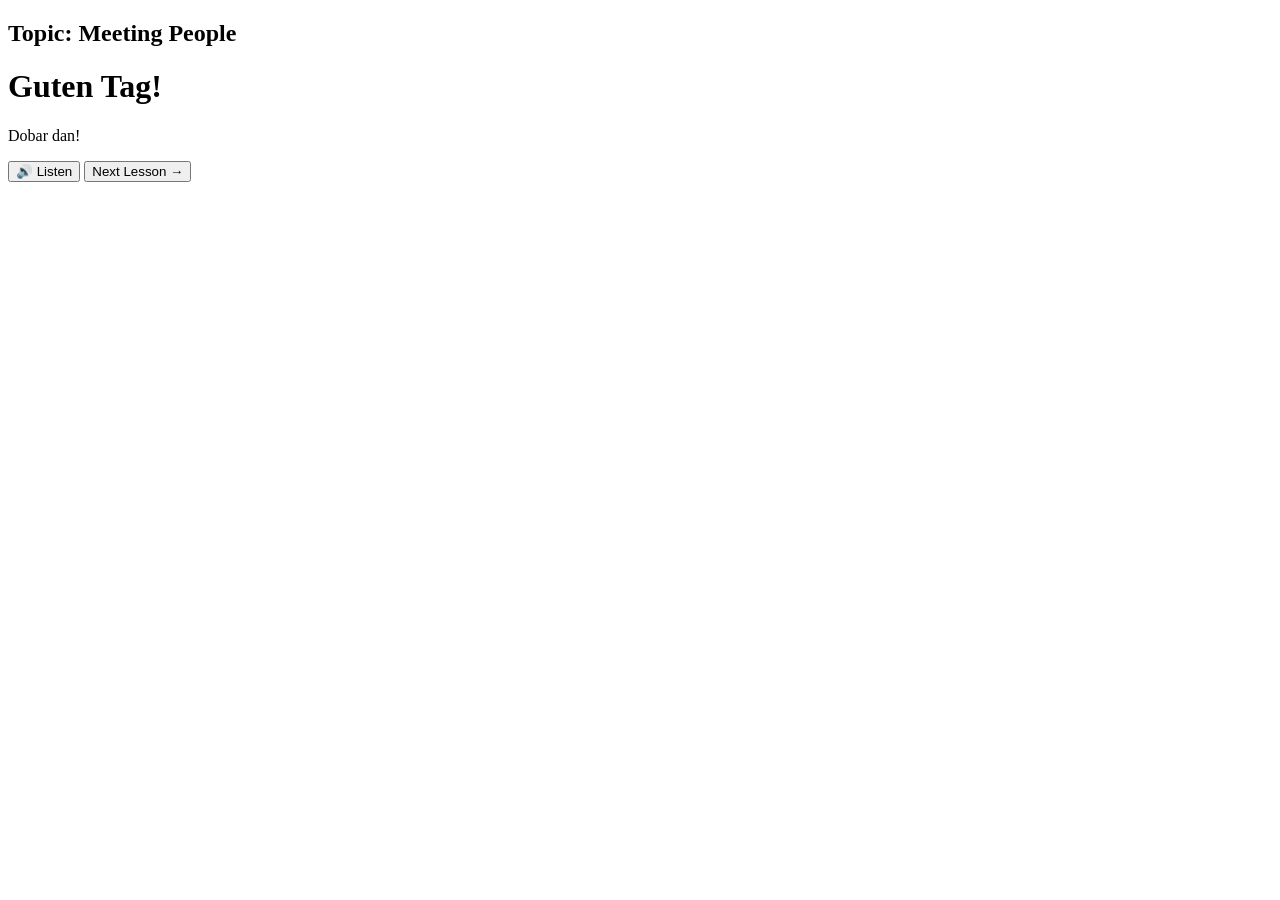
==== index.html @ 23027429 "prvo dodani index i script" ====
<!DOCTYPE html>
<html lang="de">
<head>
    <meta charset="UTF-8">
    <meta name="viewport" content="width=device-width, initial-scale=1.0">
    <title>Jarlaith's German Journey 🇩🇪</title>
    <link rel="stylesheet" href="style.css">
</head>
<body>
    <div class="card">
        <h2 id="topic">Topic: Meeting People</h2>
        <h1 id="german-text">Guten Tag!</h1>
        <p id="translation">Dobar dan!</p>
        
        <div class="buttons">
            <button onclick="speak()">🔊 Listen</button>
            <button onclick="nextLesson()">Next Lesson →</button>
        </div>
    </div>
    <script src="script.js"></script>
</body>
</html>
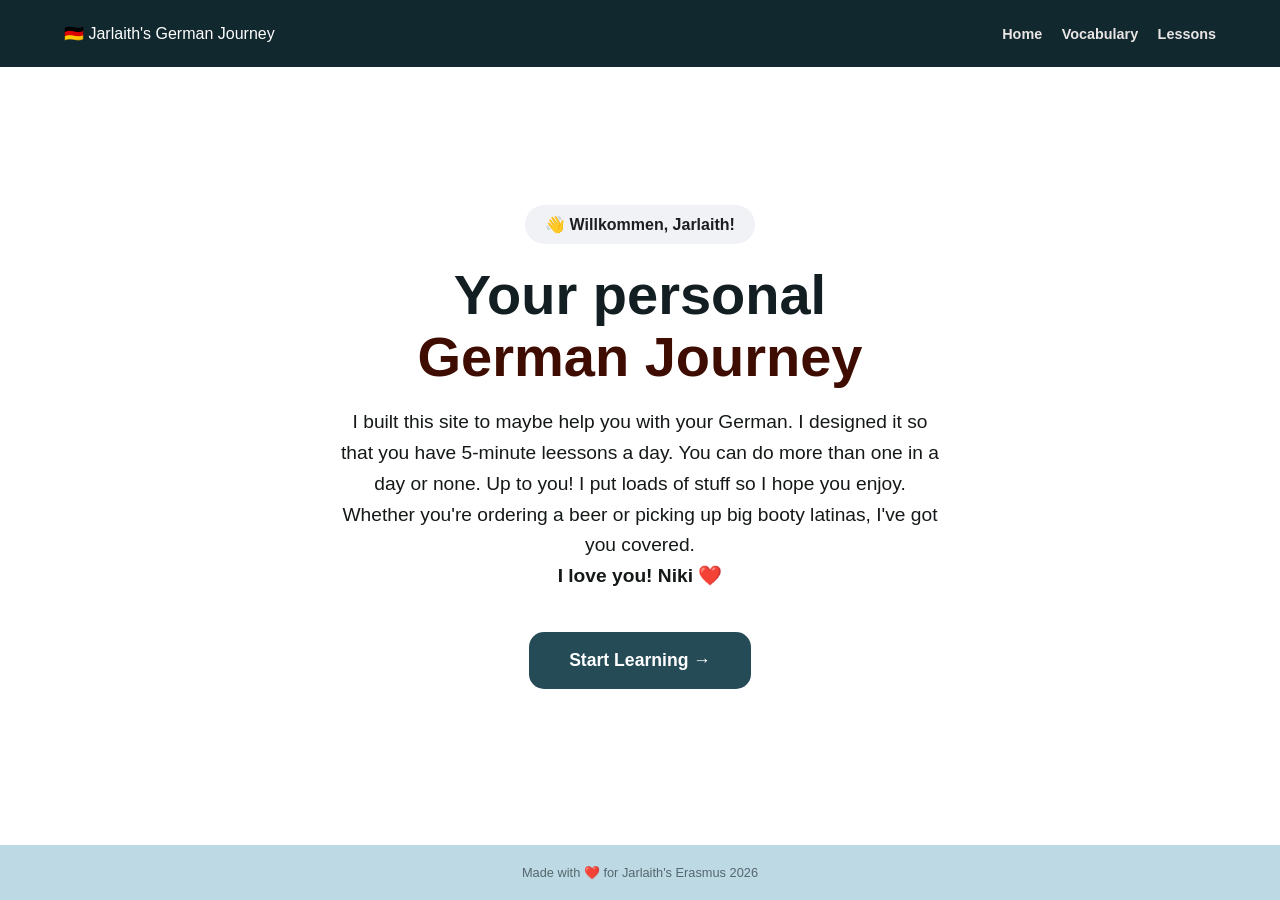
==== commit a1bc1179: "dodano dosta toga i stil promijene" ====
--- a/index.html
+++ b/index.html
@@ -1,5 +1,5 @@
 <!DOCTYPE html>
-<html lang="de">
+<html lang="en">
 <head>
     <meta charset="UTF-8">
     <meta name="viewport" content="width=device-width, initial-scale=1.0">
@@ -7,16 +7,49 @@
     <link rel="stylesheet" href="style.css">
 </head>
 <body>
-    <div class="card">
-        <h2 id="topic">Topic: Meeting People</h2>
-        <h1 id="german-text">Guten Tag!</h1>
-        <p id="translation">Dobar dan!</p>
-        
-        <div class="buttons">
-            <button onclick="speak()">🔊 Listen</button>
-            <button onclick="nextLesson()">Next Lesson →</button>
+    <main class="home-main">
+    <section id="welcome-hero" class="hero">
+        <div class="hero-content">
+            <span class="emoji-badge">👋 Willkommen, Jarlaith!</span>
+            <h1>Your personal <br><span class="highlight">German Journey</span></h1>
+            <p class="love-note">
+                I built this site to maybe help you with your German. I designed it so that you have 5-minute leessons a day.
+                You can do more than one in a day or none. Up to you! I put loads of stuff so I hope you enjoy.
+                Whether you're ordering a beer or picking up big booty latinas, I've got you covered. 
+                <br><strong>I love you! Niki ❤️</strong>
+            </p>
+            
+            <button class="cta-button" onclick="scrollToLessons()" id="main-action-btn">
+                Start Learning →
+            </button>
         </div>
-    </div>
+    </section>
+
+    <section id="lesson-section" class="lesson-container" style="display: none;">
+        <div class="lesson-card">
+            <div class="badge" id="lesson-topic">Topic: Meeting People</div>
+            <div class="phrase-section">
+                <p class="lang-label">English</p>
+                <h2 id="english-text">Hello / Good day</h2>
+            </div>
+            <div class="phrase-section german-box">
+                <p class="lang-label">German</p>
+                <h2 id="german-text">Guten Tag!</h2>
+            </div>
+            <div class="lesson-controls">
+                <button class="btn-audio" onclick="speakCurrent()">🔊 Listen</button>
+                <button class="btn-next" onclick="nextLesson()">Next Phrase →</button>
+            </div>
+            <p class="progress" id="progress-text">Phrase 1 of 4</p>
+        </div>
+    </section>
+</main>
+
+    <footer>
+        Made with ❤️ for Jarlaith's Erasmus 2026
+    </footer>
+
+    <script src="header.js"></script>
     <script src="script.js"></script>
 </body>
 </html>
--- a/style.css
+++ b/style.css
@@ -0,0 +1,112 @@
+* { margin: 0; padding: 0; box-sizing: border-box; font-family: 'Inter', sans-serif; }
+
+body { background: #bddae4; display: flex; flex-direction: column; min-height: 100vh; color: #1c1e21; }
+.home-main {
+    display: block;
+    width: 100%;
+    background: white;
+}
+
+.hero {
+    height: 80vh;
+    display: flex;
+    justify-content: center;
+    align-items: center;
+    text-align: center;
+    padding: 0 20px;
+}
+
+.hero-content h1 {
+    font-size: 3.5rem;
+    line-height: 1.1;
+    margin-bottom: 20px;
+    color: #121e22;
+}
+
+.highlight {
+    color: #3e0c01;
+}
+
+.emoji-badge {
+    display: inline-block;
+    padding: 10px 20px;
+    background: #f0f2f5;
+    border-radius: 50px;
+    font-weight: 600;
+    margin-bottom: 20px;
+}
+
+.love-note {
+    font-size: 1.2rem;
+    color: #151819;
+    max-width: 600px;
+    margin: 0 auto 40px auto;
+    line-height: 1.6;
+}
+
+.cta-button {
+    background: #244b56;
+    color: white;
+    padding: 18px 40px;
+    border: none;
+    border-radius: 15px;
+    font-size: 1.1rem;
+    font-weight: bold;
+    cursor: pointer;
+    transition: transform 0.2s, background 0.2s;
+}
+
+.cta-button:hover {
+    transform: translateY(-3px);
+    background: #142023;
+}
+
+.lesson-container {
+    padding-bottom: 100px;
+    display: flex;
+    justify-content: center;
+}
+
+header { 
+    background: #11282e; 
+    color: white; 
+    padding: 1.5rem 5%; 
+    display: flex; 
+    justify-content: space-between; 
+    align-items: center; 
+    box-shadow: 0 2px 10px rgba(0,0,0,0.1); 
+}
+
+header nav a { 
+    color: #eae5e5; 
+    text-decoration: none; 
+    margin-left: 15px; 
+    font-weight: 600; 
+    font-size: 0.9rem; 
+}
+
+main { flex: 1; display: flex; justify-content: center; align-items: center; padding: 20px; }
+
+.vocab-container { background: white; padding: 30px; border-radius: 20px; width: 100%; max-width: 800px; box-shadow: 0 10px 30px rgba(0,0,0,0.05); }
+.vocab-table { width: 100%; border-collapse: collapse; margin-top: 20px; }
+.vocab-table th { text-align: left; padding: 15px; background: #f8f9fa; color: #636e72; font-size: 0.8rem; text-transform: uppercase; }
+.vocab-table td { padding: 15px; border-bottom: 1px solid #eee; }
+.audio-btn { background: #fab1a0; border: none; border-radius: 50%; width: 35px; height: 35px; cursor: pointer; transition: 0.2s; }
+.audio-btn:hover { transform: scale(1.1); }
+
+.lesson-card { background: white; padding: 40px; border-radius: 30px; width: 100%; max-width: 500px; text-align: center; box-shadow: 0 20px 40px rgba(0,0,0,0.1); }
+.badge { background: #dfe6e9; display: inline-block; padding: 5px 15px; border-radius: 20px; font-size: 0.8rem; font-weight: bold; margin-bottom: 20px; }
+.phrase-section { margin: 20px 0; }
+.lang-label { font-size: 0.7rem; color: #b2bec3; text-transform: uppercase; letter-spacing: 1px; margin-bottom: 5px; }
+.german-box { background: #fff9f8; padding: 20px; border-radius: 15px; border-left: 5px solid #fab1a0; }
+.lesson-controls { display: flex; gap: 10px; margin-top: 30px; }
+.btn-audio, .btn-next { flex: 1; padding: 15px; border: none; border-radius: 12px; font-weight: bold; cursor: pointer; transition: 0.3s; }
+.btn-audio { background: #2d3436; color: white; }
+.btn-next { background: #fab1a0; color: #2d3436; }
+.progress { margin-top: 20px; font-size: 0.8rem; color: #b2bec3; }
+
+footer { text-align: center; 
+    padding: 20px; 
+    color: #55666d; 
+    font-size: 0.8rem; 
+}
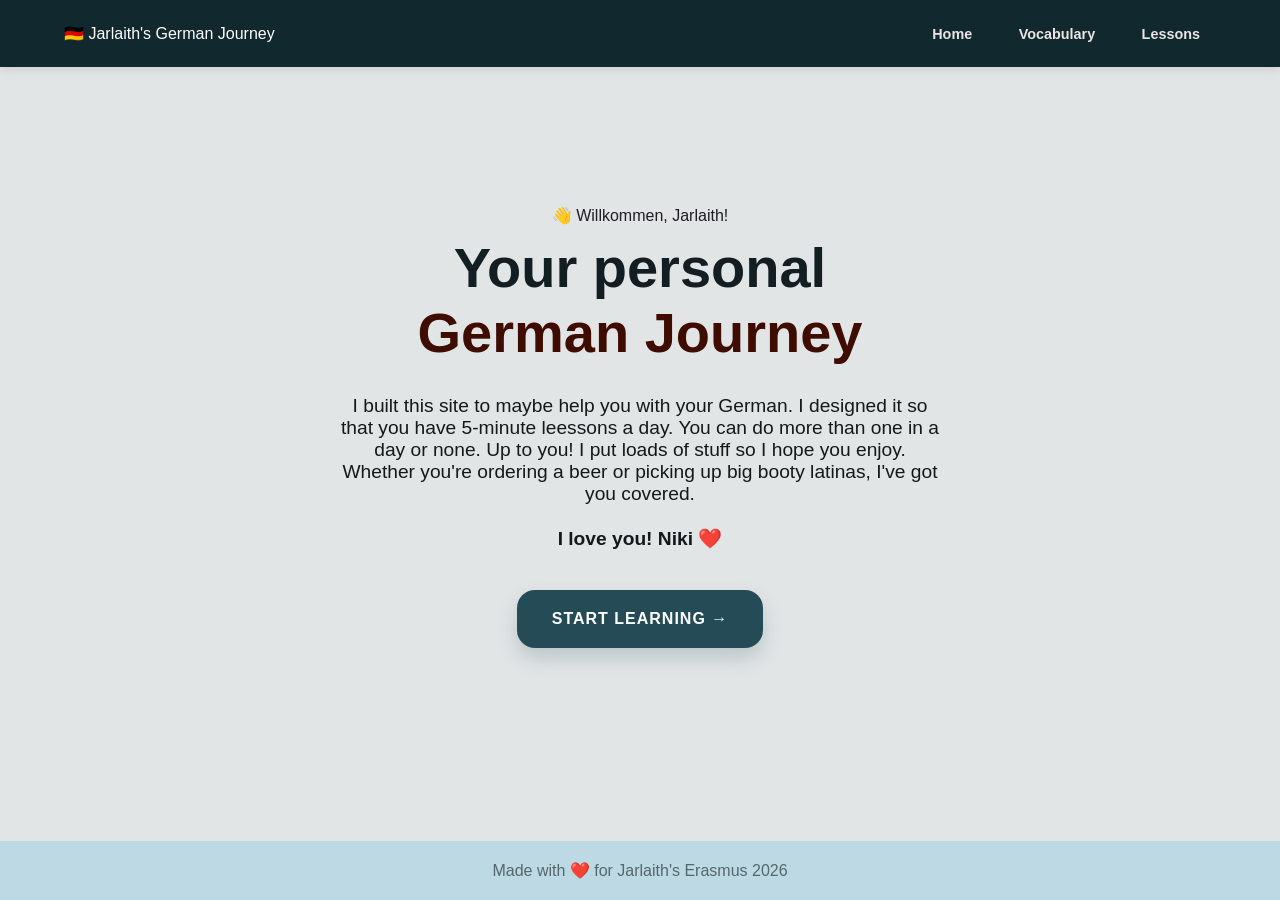
==== commit 11394a89: "dosta" ====
--- a/index.html
+++ b/index.html
@@ -16,7 +16,7 @@
                 I built this site to maybe help you with your German. I designed it so that you have 5-minute leessons a day.
                 You can do more than one in a day or none. Up to you! I put loads of stuff so I hope you enjoy.
                 Whether you're ordering a beer or picking up big booty latinas, I've got you covered. 
-                <br><strong>I love you! Niki ❤️</strong>
+                <br><br><strong>I love you! Niki ❤️</strong>
             </p>
             
             <button class="cta-button" onclick="scrollToLessons()" id="main-action-btn">
--- a/style.css
+++ b/style.css
@@ -1,71 +1,7 @@
+/* --- OSNOVNE POSTAVKE --- */
 * { margin: 0; padding: 0; box-sizing: border-box; font-family: 'Inter', sans-serif; }
 
-body { background: #bddae4; display: flex; flex-direction: column; min-height: 100vh; color: #1c1e21; }
-.home-main {
-    display: block;
-    width: 100%;
-    background: white;
-}
-
-.hero {
-    height: 80vh;
-    display: flex;
-    justify-content: center;
-    align-items: center;
-    text-align: center;
-    padding: 0 20px;
-}
-
-.hero-content h1 {
-    font-size: 3.5rem;
-    line-height: 1.1;
-    margin-bottom: 20px;
-    color: #121e22;
-}
-
-.highlight {
-    color: #3e0c01;
-}
-
-.emoji-badge {
-    display: inline-block;
-    padding: 10px 20px;
-    background: #f0f2f5;
-    border-radius: 50px;
-    font-weight: 600;
-    margin-bottom: 20px;
-}
-
-.love-note {
-    font-size: 1.2rem;
-    color: #151819;
-    max-width: 600px;
-    margin: 0 auto 40px auto;
-    line-height: 1.6;
-}
-
-.cta-button {
-    background: #244b56;
-    color: white;
-    padding: 18px 40px;
-    border: none;
-    border-radius: 15px;
-    font-size: 1.1rem;
-    font-weight: bold;
-    cursor: pointer;
-    transition: transform 0.2s, background 0.2s;
-}
-
-.cta-button:hover {
-    transform: translateY(-3px);
-    background: #142023;
-}
-
-.lesson-container {
-    padding-bottom: 100px;
-    display: flex;
-    justify-content: center;
-}
+body { background: #e2e5e6; display: flex; flex-direction: column; min-height: 100vh; color: #1c1e21; }
 
 header { 
     background: #11282e; 
@@ -80,33 +16,210 @@
 header nav a { 
     color: #eae5e5; 
     text-decoration: none; 
-    margin-left: 15px; 
+    margin-left: 10px; 
     font-weight: 600; 
-    font-size: 0.9rem; 
-}
-
-main { flex: 1; display: flex; justify-content: center; align-items: center; padding: 20px; }
-
-.vocab-container { background: white; padding: 30px; border-radius: 20px; width: 100%; max-width: 800px; box-shadow: 0 10px 30px rgba(0,0,0,0.05); }
-.vocab-table { width: 100%; border-collapse: collapse; margin-top: 20px; }
-.vocab-table th { text-align: left; padding: 15px; background: #f8f9fa; color: #636e72; font-size: 0.8rem; text-transform: uppercase; }
-.vocab-table td { padding: 15px; border-bottom: 1px solid #eee; }
-.audio-btn { background: #fab1a0; border: none; border-radius: 50%; width: 35px; height: 35px; cursor: pointer; transition: 0.2s; }
-.audio-btn:hover { transform: scale(1.1); }
-
-.lesson-card { background: white; padding: 40px; border-radius: 30px; width: 100%; max-width: 500px; text-align: center; box-shadow: 0 20px 40px rgba(0,0,0,0.1); }
-.badge { background: #dfe6e9; display: inline-block; padding: 5px 15px; border-radius: 20px; font-size: 0.8rem; font-weight: bold; margin-bottom: 20px; }
-.phrase-section { margin: 20px 0; }
-.lang-label { font-size: 0.7rem; color: #b2bec3; text-transform: uppercase; letter-spacing: 1px; margin-bottom: 5px; }
-.german-box { background: #fff9f8; padding: 20px; border-radius: 15px; border-left: 5px solid #fab1a0; }
-.lesson-controls { display: flex; gap: 10px; margin-top: 30px; }
-.btn-audio, .btn-next { flex: 1; padding: 15px; border: none; border-radius: 12px; font-weight: bold; cursor: pointer; transition: 0.3s; }
-.btn-audio { background: #2d3436; color: white; }
-.btn-next { background: #fab1a0; color: #2d3436; }
-.progress { margin-top: 20px; font-size: 0.8rem; color: #b2bec3; }
-
-footer { text-align: center; 
+    font-size: 0.9rem;
+    padding: 8px 16px; 
+    border-radius: 18px; 
+    transition: all 0.3s ease; 
+}
+
+header nav a:hover {
+    background-color: #bddae4; 
+    color: #11282e; 
+}
+
+/* --- DASHBOARD LAYOUT (lessons.html) --- */
+.dashboard-wrapper {
+    display: block; /* Važno: da ne centrira sadržaj kao običan main */
+    width: 100%;
+    padding-bottom: 50px;
+}
+
+.dashboard-header {
+    text-align: center;
+    padding: 40px 20px;
+}
+
+.dashboard-header h1 {
+    font-size: 2.5rem;
+    color: #121e22;
+}
+
+.dashboard-grid {
+    display: grid;
+    grid-template-columns: 1.5fr 0.5fr; /* Lekcije šire, sidebar uži */
+    gap: 30px;
+    max-width: 1100px;
+    margin: 0 auto;
+    padding: 0 20px;
+    align-items: start;
+}
+
+/* --- MISSION ITEMS (Lekcije koje hoveraju) --- */
+.mission-item {
+    background: white;
+    padding: 25px;
+    border-radius: 20px;
+    border: 2px solid #eee;
+    cursor: pointer;
+    display: flex;
+    justify-content: space-between;
+    align-items: center;
+    transition: all 0.3s ease;
+    margin-bottom: 15px;
+}
+
+.mission-item:hover {
+    transform: translateX(10px); /* Pomak udesno na hover */
+    border-color: #fab1a0;
+    background-color: #fffaf9;
+    box-shadow: 5px 5px 15px rgba(0,0,0,0.05);
+}
+
+.mission-item.completed {
+    background: #fdfdfd;
+    border-color: #e0e0e0;
+    opacity: 0.6;
+}
+
+.status-tag {
+    font-size: 0.7rem;
+    font-weight: bold;
+    padding: 5px 12px;
+    border-radius: 10px;
+    background: #dfe6e9;
+}
+
+.completed .status-tag {
+    background: #55efc4;
+    color: #00b894;
+}
+
+/* --- SIDEBAR --- */
+.sidebar {
+    display: flex;
+    flex-direction: column;
+    gap: 20px;
+}
+
+.sidebar-box {
+    background: white;
+    padding: 20px;
+    border-radius: 20px;
+    box-shadow: 0 4px 15px rgba(0,0,0,0.05);
+}
+
+.progress-bar-container {
+    background: #f0f2f5;
+    height: 10px;
+    border-radius: 5px;
+    overflow: hidden;
+    margin: 10px 0;
+}
+
+.progress-fill {
+    background: #55efc4;
+    height: 100%;
+    width: 0%; /* JS ovo puni */
+    transition: width 0.5s ease;
+}
+
+.quiz-cta {
+    display: block;
+    text-align: center;
+    background: #fab1a0;
+    color: #2d3436;
+    text-decoration: none;
+    padding: 12px;
+    border-radius: 12px;
+    font-weight: bold;
+    transition: 0.2s;
+}
+
+.quiz-cta:hover { background: #2d3436; color: white; }
+/* --- HOME PAGE CTA BUTTON --- */
+.cta-button {
+    background: #244b56; /* Tvoja tamna boja */
+    color: white;
+    padding: 20px 35px; /* Malo veći i elegantniji */
+    border: none;
+    border-radius: 18px; /* Zaobljeni rubovi koji izgledaju moderno */
+    font-size: 1rem;
+    font-weight: 800;
+    text-transform: uppercase;
+    letter-spacing: 1px;
+    cursor: pointer;
+    transition: all 0.3s cubic-bezier(0.175, 0.885, 0.32, 1.275); /* Fluidna animacija */
+    box-shadow: 0 10px 20px rgba(36, 75, 86, 0.2);
+    margin-top: 10px;
+    display: inline-block;
+    text-decoration: none;
+}
+
+.cta-button:hover {
+    background: #142023; /* Još tamnija na hover */
+    transform: translateY(-2px) scale(1.01); /* Lagano skoči i poveća se */
+    box-shadow: 0 15px 30px rgba(20, 32, 35, 0.3);
+}
+
+/* Osiguraj da Hero sekcija ima dovoljno mjesta */
+.hero-content {
+    display: flex;
+    flex-direction: column;
+    align-items: center;
+    gap: 10px;
+}
+
+/* --- HERO SECTION (index.html) --- */
+.hero {
+    height: 80vh;
+    display: flex;
+    justify-content: center;
+    align-items: center;
+    text-align: center;
+    padding: 0 20px;
+}
+
+.hero-content h1 { font-size: 3.5rem; color: #121e22; }
+.highlight { color: #3e0c01; }
+.love-note { 
+    font-size: 1.2rem; 
+    color: #151819; 
+    max-width: 600px; 
+    margin: 20px auto 20px auto; }
+
+/* --- VOCABULARY & CARDS --- */
+.vocab-container, .lesson-card { 
+    background: white; 
+    padding: 30px; 
+    border-radius: 20px; 
+    margin: 20px auto;
+    box-shadow: 0 10px 30px rgba(0,0,0,0.05); 
+}
+
+.german-box { 
+    background: #fff9f8; 
+    padding: 20px; 
+    border-radius: 15px; 
+    border-left: 5px solid #fab1a0; 
+    margin: 15px 0;
+}
+
+/* --- FOOTER --- */
+footer { 
+    text-align: center; 
     padding: 20px; 
     color: #55666d; 
-    font-size: 0.8rem; 
+    background: #bddae4;
+    margin-top: auto;
+}
+
+/* --- RESPONSIVE (Mobitel) --- */
+@media (max-width: 800px) {
+    .dashboard-grid { grid-template-columns: 1fr; }
+    .sidebar { order: -1; }
+    .hero-content h1 { font-size: 2.2rem; }
+    header { flex-direction: column; gap: 10px; }
+    .mission-item:hover { transform: none; }
 }
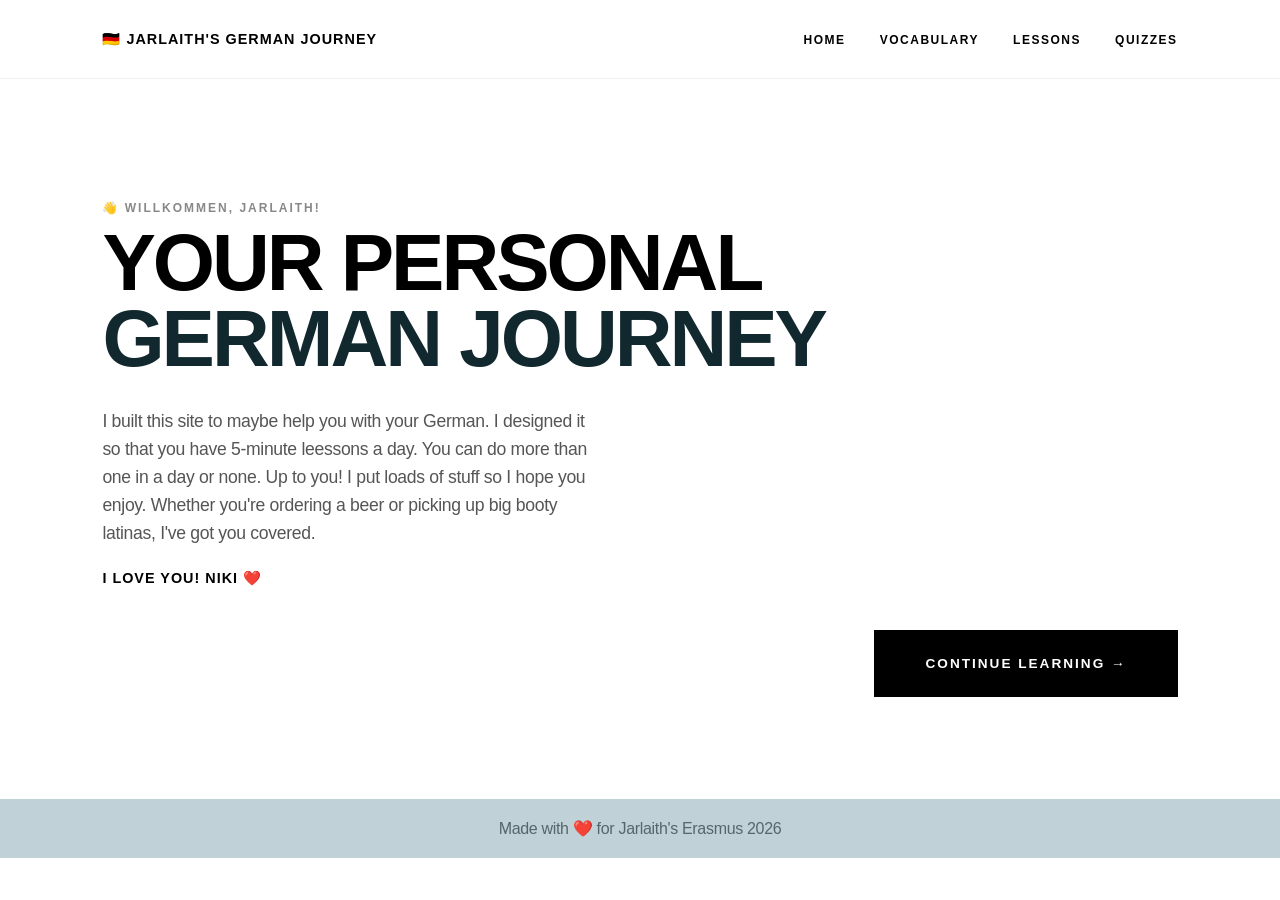
==== commit f6e292db: "dizajn novi" ====
--- a/index.html
+++ b/index.html
@@ -10,18 +10,22 @@
     <main class="home-main">
     <section id="welcome-hero" class="hero">
         <div class="hero-content">
-            <span class="emoji-badge">👋 Willkommen, Jarlaith!</span>
-            <h1>Your personal <br><span class="highlight">German Journey</span></h1>
-            <p class="love-note">
-                I built this site to maybe help you with your German. I designed it so that you have 5-minute leessons a day.
-                You can do more than one in a day or none. Up to you! I put loads of stuff so I hope you enjoy.
-                Whether you're ordering a beer or picking up big booty latinas, I've got you covered. 
-                <br><br><strong>I love you! Niki ❤️</strong>
-            </p>
+            <div id="hero-naslov">
+                <span class="emoji-badge">👋 Willkommen, Jarlaith!</span>
+                <h1>Your personal <br><span class="highlight">German Journey</span></h1>
+                <p class="love-note">
+                    I built this site to maybe help you with your German. I designed it so that you have 5-minute leessons a day.
+                    You can do more than one in a day or none. Up to you! I put loads of stuff so I hope you enjoy.
+                    Whether you're ordering a beer or picking up big booty latinas, I've got you covered. 
+                    <br><strong>I love you! Niki ❤️</strong>
+                </p>
+            </div>
             
-            <button class="cta-button" onclick="scrollToLessons()" id="main-action-btn">
-                Start Learning →
-            </button>
+            <div class="hero-action">
+                <button class="cta-button" onclick="scrollToLessons()" id="main-action-btn">
+                    Start Learning!
+                </button>
+            </div>
         </div>
     </section>
 
--- a/style.css
+++ b/style.css
@@ -1,59 +1,92 @@
 /* --- OSNOVNE POSTAVKE --- */
 * { margin: 0; padding: 0; box-sizing: border-box; font-family: 'Inter', sans-serif; }
 
-body { background: #e2e5e6; display: flex; flex-direction: column; min-height: 100vh; color: #1c1e21; }
-
-header { 
-    background: #11282e; 
-    color: white; 
-    padding: 1.5rem 5%; 
-    display: flex; 
-    justify-content: space-between; 
-    align-items: center; 
-    box-shadow: 0 2px 10px rgba(0,0,0,0.1); 
-}
-
-header nav a { 
-    color: #eae5e5; 
-    text-decoration: none; 
-    margin-left: 10px; 
-    font-weight: 600; 
+html, body {
+    height: 100%;
+}
+@import url('https://fonts.googleapis.com/css2?family=Inter:wght@300;400;700&display=swap');
+
+* {
+    margin: 0;
+    padding: 0;
+    box-sizing: border-box;
+}
+
+body {
+    background: #ffffff; /* Čista bijela pozadina */
+    color: #000000;      /* Čista crna slova */
+    font-family: 'Inter', sans-serif;
+    letter-spacing: -0.02em; /* Moderni "tight" look teksta */
+}
+header {
+    display: flex;
+    justify-content: space-between;
+    align-items: center;
+    padding: 30px 8%;
+    background: #fff;
+    border-bottom: 1px solid #f0f0f0;
+}
+
+.logo {
+    font-weight: 800;
+    letter-spacing: 1px;
+    text-transform: uppercase;
     font-size: 0.9rem;
-    padding: 8px 16px; 
-    border-radius: 18px; 
-    transition: all 0.3s ease; 
-}
-
-header nav a:hover {
-    background-color: #bddae4; 
-    color: #11282e; 
+}
+
+header nav a {
+    text-decoration: none;
+    color: #000;
+    font-weight: 600;
+    font-size: 0.75rem;
+    letter-spacing: 1.5px;
+    text-transform: uppercase;
+    margin-left: 30px;
+    transition: 0.3s;
+}
+
+header nav a:hover { opacity: 0.5; }
+
+/* --- Hamburger Crte --- */
+.menu-toggle {
+    display: none; /* Skriveno na desktopu */
+    flex-direction: column;
+    gap: 6px;
+    cursor: pointer;
+    z-index: 2000;
+}
+
+.menu-toggle span {
+    width: 25px;
+    height: 2px;
+    background: #000;
+    transition: 0.4s;
+}
+
+/* Glavni gumb (kao Porscheov "Configure" gumb) */
+.continue-btn {
+    background: #000000;
+    color: #ffffff;
+    padding: 18px 40px;
+    border-radius: 4px; /* Porsche ne voli skroz okrugle gumbe, nego lagano zaobljene */
+    text-transform: uppercase;
+    font-weight: 700;
+    font-size: 0.8rem;
+    letter-spacing: 1px;
+    border: 1px solid #000000;
+    transition: all 0.3s ease;
+    cursor: pointer;
+}
+
+.continue-btn:hover {
+    background: #ffffff;
+    color: #000000;
 }
 
 /* --- DASHBOARD LAYOUT (lessons.html) --- */
-.dashboard-wrapper {
-    display: block; /* Važno: da ne centrira sadržaj kao običan main */
-    width: 100%;
-    padding-bottom: 50px;
-}
-
-.dashboard-header {
-    text-align: center;
-    padding: 40px 20px;
-}
-
 .dashboard-header h1 {
     font-size: 2.5rem;
     color: #121e22;
-}
-
-.dashboard-grid {
-    display: grid;
-    grid-template-columns: 1.5fr 0.5fr; /* Lekcije šire, sidebar uži */
-    gap: 30px;
-    max-width: 1100px;
-    margin: 0 auto;
-    padding: 0 20px;
-    align-items: start;
 }
 
 /* --- MISSION ITEMS (Lekcije koje hoveraju) --- */
@@ -94,6 +127,130 @@
 .completed .status-tag {
     background: #55efc4;
     color: #00b894;
+}
+
+.story-input:focus {
+    border-bottom: 2px solid #fab1a0;
+}
+
+.word-bank {
+    margin-bottom: 20px;
+    padding: 15px;
+    background: #fff;
+    border-radius: 15px;
+    box-shadow: inset 0 0 10px rgba(0,0,0,0.05);
+    display: flex;
+    flex-wrap: wrap;
+    gap: 10px;
+    justify-content: center;
+}
+.story-paragraph {
+    line-height: 2.5;
+    font-size: 1.2rem;
+    color: #2d3436 !important; /* Forsiraj tamnu boju */
+    padding: 20px;
+    text-align: left;
+}
+
+.story-input {
+    border: none;
+    border-bottom: 2px solid #fab1a0;
+    background: #fff5f2;
+    width: 100px;
+    text-align: center;
+    font-weight: bold;
+    color: #e67e22;
+    margin: 0 5px;
+    border-radius: 5px 5px 0 0;
+}
+
+.draggable-word {
+    display: inline-block;
+    padding: 8px 15px;
+    margin: 5px;
+    background: white;
+    border: 2px solid #244b56;
+    border-radius: 10px;
+    cursor: pointer;
+    font-weight: bold;
+    transition: 0.2s;
+}
+
+.draggable-word:hover {
+    background: #244b56;
+    color: white;
+}
+
+/*---- FLASH CARD KONTROLE ----*/
+/* Kontejner za strelice i brojač */
+.controls {
+    display: flex;
+    justify-content: center; /* Centrira cijelu grupu vodoravno */
+    align-items: center;     /* Poravnava gumbe i tekst u savršenu vodoravnu liniju */
+    gap: 20px;               /* Točan razmak između elemenata */
+    margin: 20px 0;
+}
+
+/* Stilizacija strelica (Next/Prev) */
+.btn-nav {
+    background: #ee7b7b; /* Tvoja boja */
+    color: white;
+    border: none;
+    padding: 10px 20px;
+    border-radius: 50px; /* Zaobljeni gumbi kao pilule */
+    font-weight: bold;
+    cursor: pointer;
+    transition: 0.3s;
+    min-width: 100px;    /* Da oba gumba budu iste širine bez obzira na tekst */
+}
+
+.btn-nav:hover {
+    background: #ff7675;
+    transform: translateY(-2px); /* Lagani skok kad prođeš mišem */
+}
+
+/* Stil za brojač (1 / 10) */
+#card-counter {
+    font-family: 'Poppins', sans-serif;
+    font-weight: bold;
+    font-size: 1.1rem;
+    color: #ffffff;
+    min-width: 60px;     /* Sprječava micanje gumba kad se broj promijeni */
+    text-align: center;
+}
+
+/* Stilizacija Close gumba (ispod strelica) */
+.btn-training {
+    background: none;
+    border: 2px solid #ff7675;
+    color: #ff7675;
+    padding: 8px 25px;
+    border-radius: 10px;
+    cursor: pointer;
+    font-weight: 600;
+    transition: 0.3s;
+    margin-bottom: 10px;
+}
+.btn-close {
+    display: block;      /* Ide u novi red */
+    margin: 30px auto 0;
+    background: none;
+    border: 2px solid #ff7675;
+    color: #ff7675;
+    padding: 8px 25px;
+    border-radius: 10px;
+    cursor: pointer;
+    font-weight: 600;
+    transition: 0.3s;
+}
+
+.btn-close:hover {
+    background: #ff7675;
+    color: white;
+}
+
+.lang-english {
+    padding: 10px;
 }
 
 /* --- SIDEBAR --- */
@@ -138,56 +295,196 @@
 }
 
 .quiz-cta:hover { background: #2d3436; color: white; }
-/* --- HOME PAGE CTA BUTTON --- */
-.cta-button {
-    background: #244b56; /* Tvoja tamna boja */
-    color: white;
-    padding: 20px 35px; /* Malo veći i elegantniji */
-    border: none;
-    border-radius: 18px; /* Zaobljeni rubovi koji izgledaju moderno */
-    font-size: 1rem;
+
+/* Popravak za cijeli kontejner kvizova */
+.dashboard-wrapper {
+    padding-top: 50px; /* Razmak od headera */
+    display: flex;
+    flex-direction: column;
+    align-items: center;
+    width: 100%;
+}
+.dashboard-wrapper {
+    flex-grow: 1; /* Uzima sav prostor između headera i footera */
+    overflow-y: auto; /* SAMO SE OVAJ DIO SKROLA */
+    padding: 20px 10px;
+    -webkit-overflow-scrolling: touch; /* Glatko skrolanje na iPhoneu */
+}
+
+/* 1. Glavni kontejner koji drži Sidebar i Skrolajući dio */
+.dashboard-grid {
+    display: grid;
+    grid-template-columns: 2fr 300px; 
+    gap: 40px;
+    height: calc(100vh - 80px); /* Visina ekrana minus visina headera */
+    max-width: 95%;
+    margin: 0 auto;
+    margin-top: 30px;
+    overflow: hidden; /* Cijela mreža se ne miče */
+}
+
+/* 2. LIJEVA STRANA (Lekcije/Vokabular) - OVO SE SKROLA */
+#dashboard-container, #vocab-category-list {
+    overflow-y: auto; /* Dozvoli skrolanje samo ovdje */
+    height: 100%;
+    padding-right: 15px; /* Prostor za skrol bar da ne pokrije kartice */
+    display: flex;
+    flex-direction: column;
+    gap: 15px;
+    width: 800px;
+}
+
+/* 3. DESNA STRANA (Sidebar) - OVO JE FIKSNO */
+.sidebar {
+    position: sticky;
+    top: 0;
+    height: fit-content;
+    display: flex;
+    flex-direction: column;
+    gap: 20px;
+}
+
+/* Veća i ljepša XP kartica */
+.xp-card {
+    background: white;
+    padding: 40px 20px; /* Više paddinga da bude veća */
+    border-radius: 30px;
+    text-align: center;
+    box-shadow: 0 10px 30px rgba(0,0,0,0.08);
+    border: 2px solid #fab1a0;
+}
+
+.xp-display {
+    font-size: 4rem; /* Ogroman broj bodova */
+    font-weight: 900;
+    color: #244b56;
+    margin: 15px 0;
+}
+
+.xp-display small {
+    font-size: 1.2rem;
+    color: #fab1a0;
+}
+
+/* Stil za naslov stranice koji ti fali */
+.page-title {
+    text-align: center;
+    margin-bottom: 20px;
+    width: 100%;
+}
+
+.page-title h1 {
+    font-size: 2.5rem;
+    color: #121e22;
+}
+
+#rank-text {
+    font-weight: bold;
+    color: #55666d;
+    margin-bottom: 15px;
+}
+
+.quiz-unlock-special {
+    border: 2px solid #fdcb6e !important; /* Zlatna boja */
+    background: linear-gradient(135deg, #ffffff 0%, #fff9f1 100%) !important;
+    animation: pulse-gold 2s infinite;
+}
+
+@keyframes pulse-gold {
+    0% { box-shadow: 0 0 0 0 rgba(253, 203, 110, 0.4); }
+    70% { box-shadow: 0 0 0 10px rgba(253, 203, 110, 0); }
+    100% { box-shadow: 0 0 0 0 rgba(253, 203, 110, 0); }
+}
+
+@import url('https://fonts.googleapis.com/css2?family=Inter:wght@300;400;700;800&display=swap');
+
+.hero {
+    display: flex;
+    align-items: center;
+    justify-content: space-between; /* Razdvaja tekst i gumb */
+    padding: 100px 8% 80px 8%;
+    max-width: 1400px;
+    margin: 0 auto;
+    min-height: 80vh;
+    gap: 30px;
+}
+
+/* Umjesto .hero-content koristi ovo: */
+.hero-content {
+    flex: 1.5; 
+    max-width: 1200px;
+}
+
+/* Dodaj ovo za desni stupac u kojem je gumb: */
+.hero-action {
+    flex: 1;
+    display: flex;
+    justify-content: flex-end; /* Ovo gura gumb skroz desno */
+}
+
+/* Onaj mali natpis "Willkommen" */
+.emoji-badge {
+    text-transform: uppercase;
+    font-size: 0.75rem;
+    letter-spacing: 2px;
+    font-weight: 700;
+    color: #888;
+    display: block;
+    margin-bottom: 10px;
+}
+
+.hero h1 {
+    font-family: 'Inter', sans-serif;
+    font-size: clamp(3rem, 8vw, 5rem); /* Responzivna veličina slova */
     font-weight: 800;
+    line-height: 0.95;
+    letter-spacing: -3px; /* "Zbijena" slova za moderan look */
+    text-transform: uppercase;
+    margin-bottom: 30px;
+}
+
+.highlight {
+    color: #11282e; /* Tvoja tamna nijansa */
+    display: block;
+}
+
+.love-note {
+    font-size: 1.1rem;
+    line-height: 1.6;
+    color: #555;
+    max-width: 500px; /* Da tekst ne ide preširoko, lakše je čitati */
+    margin-bottom: 40px;
+}
+
+.love-note strong {
+    display: block;
+    margin-top: 20px;
+    color: #000;
+    font-size: 0.9rem;
     text-transform: uppercase;
     letter-spacing: 1px;
-    cursor: pointer;
-    transition: all 0.3s cubic-bezier(0.175, 0.885, 0.32, 1.275); /* Fluidna animacija */
-    box-shadow: 0 10px 20px rgba(36, 75, 86, 0.2);
-    margin-top: 10px;
-    display: inline-block;
-    text-decoration: none;
+}
+
+/* Gumb koji vrišti "Premium" */
+.cta-button {
+    background: #000;
+    color: #fff;
+    padding: 25px 50px;
+    border: 1px solid #000;
+    font-weight: 700;
+    font-size: 0.85rem;
+    text-transform: uppercase;
+    letter-spacing: 2px;
+    cursor: pointer;
+    transition: all 0.4s cubic-bezier(0.16, 1, 0.3, 1);
+    white-space: nowrap; /* Da tekst u gumbu bude u jednom redu */
 }
 
 .cta-button:hover {
-    background: #142023; /* Još tamnija na hover */
-    transform: translateY(-2px) scale(1.01); /* Lagano skoči i poveća se */
-    box-shadow: 0 15px 30px rgba(20, 32, 35, 0.3);
-}
-
-/* Osiguraj da Hero sekcija ima dovoljno mjesta */
-.hero-content {
-    display: flex;
-    flex-direction: column;
-    align-items: center;
-    gap: 10px;
-}
-
-/* --- HERO SECTION (index.html) --- */
-.hero {
-    height: 80vh;
-    display: flex;
-    justify-content: center;
-    align-items: center;
-    text-align: center;
-    padding: 0 20px;
-}
-
-.hero-content h1 { font-size: 3.5rem; color: #121e22; }
-.highlight { color: #3e0c01; }
-.love-note { 
-    font-size: 1.2rem; 
-    color: #151819; 
-    max-width: 600px; 
-    margin: 20px auto 20px auto; }
+    background: transparent;
+    color: #000;
+    transform: translateY(-5px); /* Lagani skok prema gore */
+}
 
 /* --- VOCABULARY & CARDS --- */
 .vocab-container, .lesson-card { 
@@ -197,6 +494,42 @@
     margin: 20px auto;
     box-shadow: 0 10px 30px rgba(0,0,0,0.05); 
 }
+.lesson-card {
+    /* OVO SU KLJUČNE STVARI */
+    width: 100%;
+    max-width: 900px;      /* Da ne bude preširoka na desktopu */
+    min-height: 250px;     /* FIKSNA VISINA: Prilagodi brojku (npr. 200px ili 300px) */
+    
+    display: flex;
+    flex-direction: column;
+    justify-content: center; /* Centriraj tekst okomito unutar kartice */
+    align-items: center;     /* Centriraj tekst vodoravno */
+    text-align: center;
+    
+    background: white;
+    padding: 30px;
+    border-radius: 20px;
+    box-shadow: 0 10px 25px rgba(0,0,0,0.08);
+    margin: 20px auto;
+    box-sizing: border-box; /* Da padding ne "napuše" karticu van ekrana */
+}
+
+/* Stil za njemački tekst unutar kartice */
+.lesson-card h2 {
+    font-size: 1.8rem;
+    margin-bottom: 10px;
+    color: #2d3436;
+    min-height: 2.2em; /* Osigurava prostor za barem dva reda teksta */
+    display: flex;
+    align-items: center;
+}
+
+/* Stil za prijevod */
+.lesson-card p {
+    font-size: 1.1rem;
+    color: #636e72;
+    font-style: italic;
+}
 
 .german-box { 
     background: #fff9f8; 
@@ -205,21 +538,224 @@
     border-left: 5px solid #fab1a0; 
     margin: 15px 0;
 }
+.flashcard-container {
+    perspective: 1000px;
+    text-align: center;
+}
+
+.flashcard {
+    width: 500px;
+    height: 200px;
+    transition: transform 0.6s;
+    transform-style: preserve-3d;
+    cursor: pointer;
+    position: relative;
+    margin: 20px auto;
+}
+
+.flashcard.flipped {
+    transform: rotateY(180deg);
+}
+
+.card-front, .card-back {
+    position: absolute;
+    width: 100%;
+    height: 100%;
+    backface-visibility: hidden;
+    display: flex;
+    align-items: center;
+    justify-content: center;
+    font-size: 1.5rem;
+    font-weight: bold;
+    border-radius: 15px;
+    box-shadow: 0 10px 20px rgba(0,0,0,0.1);
+}
+
+.card-front { background: white; color: #2d3436; }
+.card-back { background: #fab1a0; color: white; transform: rotateY(180deg); }
+
+.modal {
+    position: fixed;
+    top: 0; left: 0; width: 100%; height: 100%;
+    background: rgba(0,0,0,0.8);
+    display: flex;
+    justify-content: center;
+    align-items: center;
+    z-index: 1000;
+}
 
 /* --- FOOTER --- */
 footer { 
     text-align: center; 
     padding: 20px; 
     color: #55666d; 
-    background: #bddae4;
+    background: #c0d1d7;
     margin-top: auto;
 }
 
-/* --- RESPONSIVE (Mobitel) --- */
-@media (max-width: 800px) {
-    .dashboard-grid { grid-template-columns: 1fr; }
-    .sidebar { order: -1; }
-    .hero-content h1 { font-size: 2.2rem; }
-    header { flex-direction: column; gap: 10px; }
-    .mission-item:hover { transform: none; }
-}+@media (max-width: 750px) {
+    /* 1. VRAĆAMO NORMALAN SKROL STRANICE */
+    html, body {
+        height: auto !important;
+        overflow: visible !important;
+    }
+
+    .menu-toggle { display: flex; }
+
+    header nav {
+        position: fixed;
+        top: 0;
+        right: -100%; /* Skriveno */
+        width: 80%;
+        height: 100vh;
+        background: #fff;
+        display: flex;
+        flex-direction: column;
+        justify-content: center;
+        align-items: center;
+        gap: 40px;
+        transition: 0.5s cubic-bezier(0.16, 1, 0.3, 1);
+        z-index: 1999;
+        box-shadow: -20px 0 40px rgba(0,0,0,0.05);
+    }
+
+    header nav.active { right: 0; }
+
+    header nav a {
+        font-size: 1.5rem; /* Velika, luksuzna slova u meniju */
+        margin: 0;
+        letter-spacing: 3px;
+    }
+
+    /* Animacija crtica u X */
+    .menu-toggle.is-active span:nth-child(1) { transform: translateY(8px) rotate(45deg); }
+    .menu-toggle.is-active span:nth-child(2) { opacity: 0; }
+    .menu-toggle.is-active span:nth-child(3) { transform: translateY(-8px) rotate(-45deg); }
+
+    /* Zatamnjenje pozadine kad je meni otvoren */
+    .menu-overlay.active {
+        position: fixed;
+        top: 0;
+        left: 0;
+        width: 100%;
+        height: 100%;
+        background: rgba(0,0,0,0.2);
+        backdrop-filter: blur(4px);
+        z-index: 1998;
+    }
+
+    /* 3. LAYOUT - jedna kolona bez Grid komplikacija */
+    .dashboard-grid {
+        display: flex !important;
+        flex-direction: column !important; /* Sve ide jedno ISPOD drugog */
+        width: 100% !important;
+        max-width: 100% !important;
+        height: auto !important;
+        padding: 10px !important;
+        gap: 20px;
+    }
+
+    /* 4. SIDEBAR (PROGRES I KVIZ) - stavljamo ga na VRH */
+    .sidebar {
+        order: -1; /* Ovo ga baca iznad lekcija */
+        width: 100% !important;
+        display: flex !important;
+        flex-direction: column !important;
+        gap: 10px;
+        position: static !important;
+    }
+
+    .sidebar-box {
+        width: 100% !important;
+        margin: 0 !important;
+        padding: 15px !important;
+        box-sizing: border-box;
+    }
+
+    /* 5. BLOK S LEKCIJAMA (KARTICE) */
+    #dashboard-container, #vocab-category-list {
+        display: flex !important;
+        flex-direction: column !important;
+        gap: 12px;
+        width: 100% !important;
+        height: 400px; /* FIKSNA VISINA BLOKA ZA SKROLANJE */
+        overflow-y: auto !important; /* Omogućuje skrolanje unutar ovog bloka */
+        background: rgba(0,0,0,0.02); /* Blaga pozadina da se vidi da je to zaseban dio */
+        padding: 10px !important;
+        border-radius: 15px;
+        border: 1px solid #ddd;
+    }
+
+    /* KARTICE - da budu velike i pregledne kao prije */
+    .mission-item {
+        width: 100% !important;
+        min-height: 80px;
+        box-sizing: border-box !important;
+        margin: 0 !important;
+        display: flex !important;
+        justify-content: space-between;
+        align-items: center;
+        padding: 20px !important;
+    }
+
+    /* Fix za Vocabulary gumb unutar kartice */
+    .mission-item button {
+        padding: 8px 15px !important;
+        font-size: 0.9rem !important;
+    }
+
+    #vocab-category-list {
+        display: flex !important;
+        flex-direction: column !important;
+        gap: 12px;
+        width: 100% !important;
+        height: 450px !important; /* Ista visina kao za Lessons */
+        overflow-y: auto !important;
+        padding: 10px !important;
+        box-sizing: border-box;
+        border: 1px solid #ddd;
+        border-radius: 15px;
+        background: rgba(0,0,0,0.02);
+    }
+
+    /* FIX ZA KVIZOVE: Razmak između kartica kvizova */
+    #quiz-list-container {
+        display: flex !important;
+        flex-direction: column !important;
+        gap: 20px !important; /* Ovdje dodajemo taj razmak koji fali */
+        padding-bottom: 30px;
+    }
+
+    /* Da kartice kvizova ne budu "zalijepljene" jedna za drugu */
+    .quiz-card, .mission-item.quiz-unlock-special {
+        margin-bottom: 10px !important;
+    }
+
+    .highlight{
+        font-size: 3rem;
+    }
+
+    .hero {
+        padding: 60px 8%;
+        text-align: left; /* Porsche često drži lijevo poravnanje i na mobu */
+        flex-direction: column;
+        align-items: flex-start;
+    }
+
+    .hero h1 {
+        font-size: 3rem; /* Značajno smanji naslov */
+        letter-spacing: -2px; /* Manje zbijeno da bude čitljivije */
+        line-height: 1;
+    }
+
+    .description {
+        font-size: 0.95rem; /* Manji font za tekst */
+        line-height: 1.5;
+    }
+
+    .cta-button {
+        width: 100%; /* Gumb preko cijele širine na mobitelu izgleda jako pro */
+        padding: 20px;
+        text-align: center;
+    }
+}
